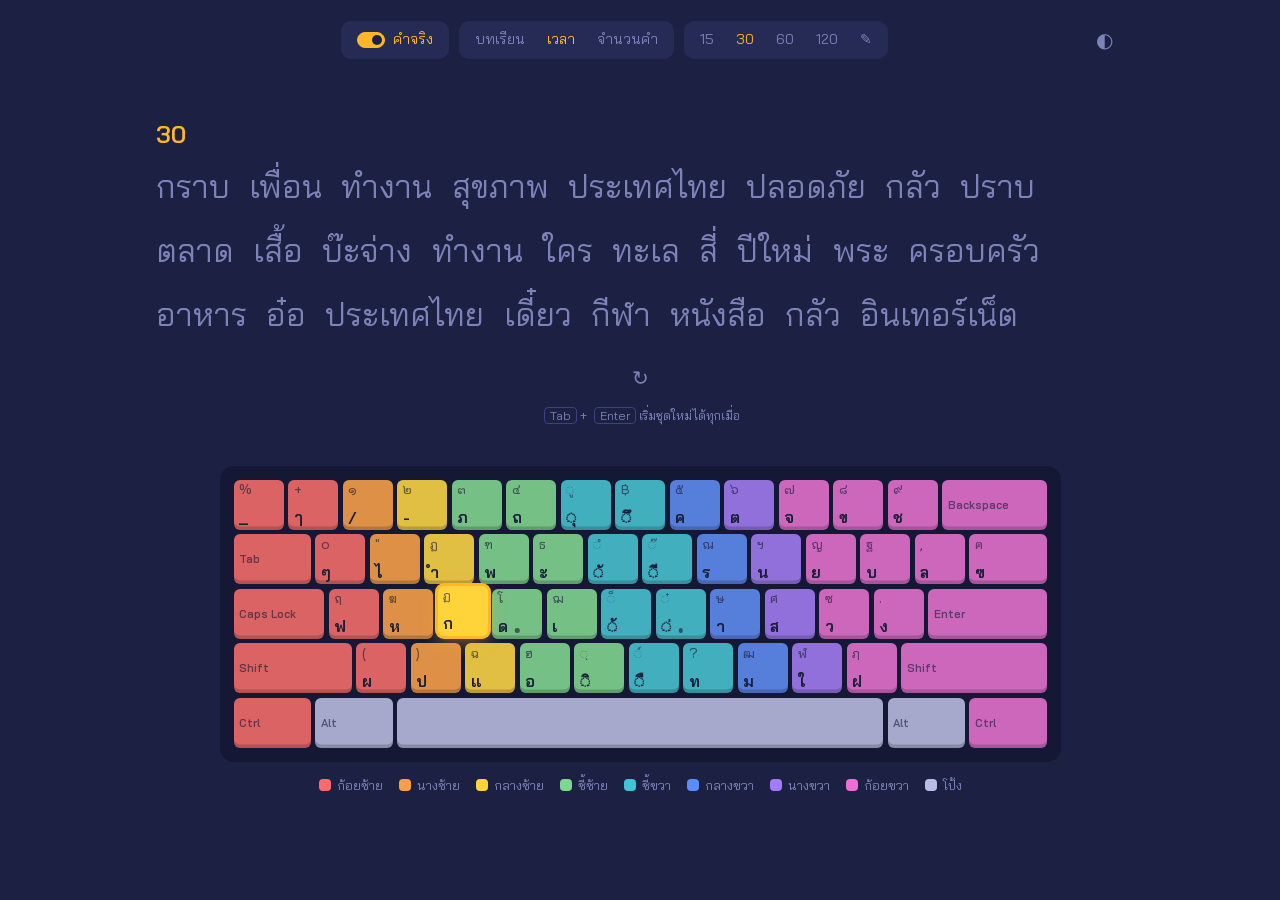
==== web/index.html @ 7f4af2f0 "Initial commit: Thai typing trainer (web + desktop) Snapshot before removing the desktop version, so" ====
<!doctype html>
<html lang="th" data-theme="dark">
<head>
<meta charset="utf-8">
<meta name="viewport" content="width=device-width, initial-scale=1">
<title>ฝึกพิมพ์ไทย</title>
<link rel="preconnect" href="https://fonts.googleapis.com">
<link rel="preconnect" href="https://fonts.gstatic.com" crossorigin>
<link rel="stylesheet" href="https://fonts.googleapis.com/css2?family=Bai+Jamjuree:wght@400;500;600&display=swap">
<link rel="stylesheet" href="style.css">
</head>
<body>
<main>
  <header class="topbar">
    <div class="config">
      <div class="group">
        <button type="button" id="realWords" class="switch" role="switch" aria-checked="true"
                title="เปิด: ใช้คำจริง · ปิด: ตัวอักษรสุ่มปนคำจริง"><span class="knob" aria-hidden="true"></span>คำจริง</button>
      </div>
      <div class="group" id="modes" aria-label="โหมด">
        <button type="button" data-mode="lesson">บทเรียน</button>
        <button type="button" data-mode="time">เวลา</button>
        <button type="button" data-mode="words">จำนวนคำ</button>
      </div>
      <div class="group" id="amounts" aria-label="ตัวเลือก"></div>
    </div>
    <button id="theme" class="icon" type="button" title="สลับธีมสว่าง/มืด" aria-label="สลับธีม">◐</button>
  </header>

  <section class="stage">
    <div id="counter" class="counter" aria-live="polite"></div>
    <div id="text" class="text"></div>
    <textarea id="input" class="hidden-input" autocomplete="off" autocapitalize="off"
              spellcheck="false" aria-label="พิมพ์ที่นี่"></textarea>
    <div id="after" class="after" hidden>
      <button type="button" id="afterRepeat">↺ พิมพ์ชุดเดิมอีกครั้ง</button>
      <button type="button" id="afterNew">↻ ชุดใหม่</button>
      <button type="button" id="afterNext" class="primary">บทถัดไป: <span></span> ›</button>
    </div>
    <button id="restart" class="icon restart" type="button" title="เริ่มใหม่ (Tab + Enter)" aria-label="เริ่มใหม่">↻</button>
    <p class="keyhint"><kbd>Tab</kbd> + <kbd>Enter</kbd> เริ่มชุดใหม่ได้ทุกเมื่อ</p>
  </section>

  <section class="kbwrap">
    <div id="keyboard" class="keyboard" aria-hidden="true"></div>
    <div id="legend" class="legend"></div>
  </section>
</main>
<script src="data.js"></script>
<script src="app.js"></script>
</body>
</html>
---- web/style.css ----
/* Palette: indigo-dyed cloth (ผ้าย้อมคราม) as the ground, marigold (ดาวเรือง) as the accent,
   and the keyboard as the one loud thing — a rainbow running from left pinky to right pinky. */
:root {
  --bg: #1c2042; --surface: #262b55; --surface-2: #30366a; --line: #3b4280;
  --fg: #f6f1e7; --muted: #7d83b8; --accent: #ffb627; --bad: #ff5d73;
  --kb-bg: #151834; --keyfg: #1c2042; --keyfg-s: rgba(28, 32, 66, .62);
  /* fingers, left → right */
  --f-LP: #ff6b6b; --f-LR: #ff9f43; --f-LM: #ffd43b; --f-LI: #7bd88f;
  --f-RI: #3ec5d6; --f-RM: #5b8cff; --f-RR: #a37bff; --f-RP: #ec6fd8; --f-T: #b8bce6;
  --u: min(50px, calc((100vw - 56px) / 15.8));
  --gap: calc(var(--u) * .09);
}
:root[data-theme="light"] {
  --bg: #eef0fb; --surface: #dfe2f6; --surface-2: #d1d5f0; --line: #c3c8ea;
  --fg: #1c2042; --muted: #8a8fbf; --accent: #d98a00; --bad: #e0324c;
  --kb-bg: #262b55;
}
* { box-sizing: border-box; }
html, body { margin: 0; background: var(--bg); color: var(--fg); }
body { font-family: "Bai Jamjuree", "Leelawadee UI", "Tahoma", sans-serif; line-height: 1.5; }
main { max-width: 1000px; margin: 0 auto; padding: 20px 16px 48px; }
button, input, select { font: inherit; color: inherit; }
:focus-visible { outline: 2px solid var(--accent); outline-offset: 2px; }

/* top config bar */
.topbar { display: flex; align-items: center; gap: 12px; }
.config { flex: 1; display: flex; justify-content: center; gap: 10px; flex-wrap: wrap; }
.group { display: flex; align-items: center; gap: 2px; padding: 4px 6px; background: var(--surface);
  border-radius: 10px; font-size: .88rem; }
.group button { background: none; border: 0; padding: 4px 10px; color: var(--muted); cursor: pointer;
  border-radius: 6px; transition: color .15s, background .15s; }
.group button:hover { color: var(--fg); }
.group button.active { color: var(--accent); }
.group select { background: transparent; border: 0; color: var(--accent); padding: 4px 6px; cursor: pointer;
  max-width: 70vw; }
.group select option { background: var(--surface); color: var(--fg); }
.group input { width: 4.5em; background: var(--bg); border: 1px solid var(--line); border-radius: 6px;
  padding: 2px 6px; color: var(--fg); }
.group input:focus { outline: none; border-color: var(--accent); }

/* real-words switch */
.switch { display: inline-flex; align-items: center; gap: 8px; }
.switch[hidden] { display: none; }
.switch .knob { position: relative; width: 28px; height: 16px; border-radius: 8px; background: var(--surface-2);
  border: 1px solid var(--line); transition: background .15s; }
.switch .knob::after { content: ""; position: absolute; top: 2px; left: 2px; width: 10px; height: 10px;
  border-radius: 50%; background: var(--muted); transition: transform .15s, background .15s; }
.switch[aria-checked="true"] .knob { background: var(--accent); border-color: var(--accent); }
.switch[aria-checked="true"] .knob::after { transform: translateX(12px); background: var(--bg); }
.group:has(.switch[hidden]) { display: none; }

.icon { background: none; border: 0; color: var(--muted); font-size: 1.25rem; width: 40px; height: 40px;
  cursor: pointer; border-radius: 8px; }
.icon:hover { color: var(--accent); }

/* typing area */
.stage { margin-top: 56px; display: flex; flex-direction: column; align-items: center; }
.counter { align-self: flex-start; min-height: 1.6em; color: var(--accent); font-size: 1.5rem;
  font-weight: 600; font-variant-numeric: tabular-nums; }
.text { width: 100%; font-size: clamp(1.4rem, 3.2vw, 2rem); line-height: 2; height: 6em;
  overflow: hidden; position: relative; cursor: text; word-break: break-word; color: var(--muted);
  transition: opacity .15s; }
.text.blur { opacity: .4; }
/* word gap: a real blank space, wide enough to separate Thai words clearly */
.text .sp { display: inline-block; width: .6em; height: 1.2em; vertical-align: middle; border-radius: 3px; }
.text .ok { color: var(--fg); }
/* half-typed cluster (ว typed, ่ not yet): muted cluster underneath, typed part drawn on top */
.text .part { position: relative; }
.text .part .ov { position: absolute; left: 0; top: 0; line-height: normal; color: var(--fg); white-space: nowrap;
  box-shadow: 2px 0 0 var(--accent); }
.text .bad { color: var(--bad); }
.text .sp.bad { background: var(--bad); opacity: .5; }
.text .cur { box-shadow: -2px 0 0 var(--accent); animation: blink 1s step-end infinite; }
.text.typing .cur { animation: none; }
@keyframes blink { 50% { box-shadow: -2px 0 0 transparent; } }
.hidden-input { position: absolute; opacity: 0; width: 1px; height: 1px; left: -9999px; }
.restart { margin-top: 12px; }
.restart[hidden] { display: none; }

/* after a round: same set / new set / next lesson */
.after { display: flex; flex-wrap: wrap; justify-content: center; gap: 10px; margin-top: 14px; }
.after[hidden], .after button[hidden] { display: none; }
.after button { background: var(--surface); border: 1px solid var(--line); border-radius: 10px;
  padding: 8px 16px; color: var(--fg); cursor: pointer; font-size: .95rem; transition: border-color .15s, background .15s; }
.after button:hover { border-color: var(--accent); }
.after button.primary { background: var(--accent); border-color: var(--accent); color: var(--bg); font-weight: 600; }
.after button.primary:hover { filter: brightness(1.08); }
.keyhint { margin: 8px 0 0; font-size: .8rem; color: var(--muted); }
.keyhint kbd, .after kbd { font: inherit; font-size: .75rem; color: var(--muted); border: 1px solid var(--line);
  border-radius: 4px; padding: 0 5px; margin-left: 4px; }

/* keyboard */
.kbwrap { display: flex; flex-direction: column; align-items: center; margin-top: 40px; gap: 14px; }
.keyboard { display: inline-flex; flex-direction: column; gap: var(--gap); padding: calc(var(--u) * .28);
  background: var(--kb-bg); border-radius: 14px; }
.krow { display: flex; gap: var(--gap); }
.key { --w: 1; position: relative; width: calc(var(--w) * var(--u) + (var(--w) - 1) * var(--gap));
  height: var(--u); border-radius: 6px; background: var(--f-T); color: var(--keyfg);
  padding: calc(var(--u) * .05) calc(var(--u) * .11); display: flex; flex-direction: column;
  justify-content: space-between; font-size: calc(var(--u) * .3); line-height: 1.1; font-weight: 500;
  box-shadow: inset 0 calc(var(--u) * -.07) 0 rgba(0, 0, 0, .18);
  transition: transform .08s, filter .08s; }
.key .s { color: var(--keyfg-s); font-size: .85em; }
.key .b { font-size: 1.08em; font-weight: 600; }
.key.mod { justify-content: center; font-size: calc(var(--u) * .22); color: var(--keyfg-s); font-weight: 600; }
.key.bump::after { content: ""; position: absolute; bottom: calc(var(--u) * .12); left: 50%;
  width: calc(var(--u) * .09); height: calc(var(--u) * .09); border-radius: 50%;
  background: var(--keyfg-s); transform: translateX(-50%); }
/* next key: lifted, ringed in marigold; the rest of the board dims a touch so it stands out */
.keyboard.live .key { filter: saturate(.9) brightness(.9); }
.keyboard.live .key.next { filter: none; transform: translateY(-3px);
  box-shadow: 0 0 0 3px var(--accent), 0 6px 18px rgba(255, 182, 39, .45); z-index: 1; }
@media (prefers-reduced-motion: reduce) { .text .cur { animation: none; } .key { transition: none; } }
.f-LP { background: var(--f-LP); } .f-LR { background: var(--f-LR); } .f-LM { background: var(--f-LM); }
.f-LI { background: var(--f-LI); } .f-RI { background: var(--f-RI); } .f-RM { background: var(--f-RM); }
.f-RR { background: var(--f-RR); } .f-RP { background: var(--f-RP); } .f-T { background: var(--f-T); }

.legend { display: flex; flex-wrap: wrap; justify-content: center; gap: 6px 16px; font-size: .82rem; color: var(--muted); }
.legend span { display: inline-flex; align-items: center; gap: 6px; }
.legend i { width: 12px; height: 12px; border-radius: 4px; display: inline-block; }

@media (max-width: 640px) {
  .stage { margin-top: 28px; }
}
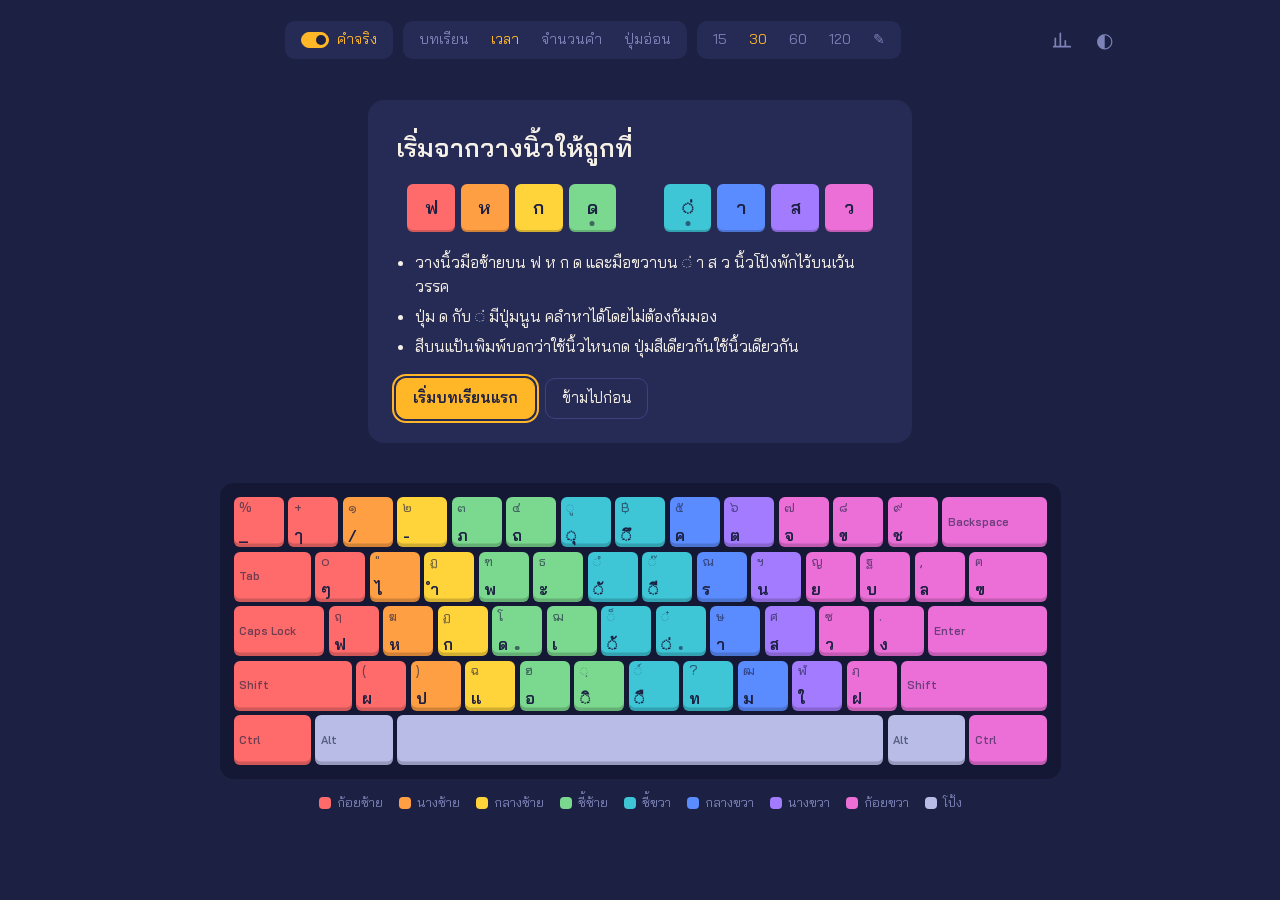
==== commit 100c8933: "Web: round stats, heat maps, stats page, lesson passes, weak-keys mode, accounts - record finished r" ====
--- a/web/index.html
+++ b/web/index.html
@@ -21,32 +21,140 @@
         <button type="button" data-mode="lesson">บทเรียน</button>
         <button type="button" data-mode="time">เวลา</button>
         <button type="button" data-mode="words">จำนวนคำ</button>
+        <button type="button" data-mode="weak">ปุ่มอ่อน</button>
       </div>
       <div class="group" id="amounts" aria-label="ตัวเลือก"></div>
     </div>
-    <button id="theme" class="icon" type="button" title="สลับธีมสว่าง/มืด" aria-label="สลับธีม">◐</button>
+    <nav class="tools">
+      <button id="statsBtn" class="icon" type="button" title="สถิติ" aria-label="สถิติ" aria-pressed="false">
+        <svg viewBox="0 0 24 24" aria-hidden="true"><path d="M4 20V10M10 20V4M16 20v-7M22 20H2"/></svg>
+      </button>
+      <button id="accountBtn" class="icon" type="button" title="บัญชี" aria-label="บัญชี" hidden>
+        <svg viewBox="0 0 24 24" aria-hidden="true"><circle cx="12" cy="8" r="4"/><path d="M4 21c1.5-4 4.5-6 8-6s6.5 2 8 6"/></svg>
+      </button>
+      <button id="theme" class="icon" type="button" title="สลับธีมสว่าง/มืด" aria-label="สลับธีม">◐</button>
+    </nav>
   </header>
 
-  <section class="stage">
-    <div id="counter" class="counter" aria-live="polite"></div>
-    <div id="text" class="text"></div>
-    <textarea id="input" class="hidden-input" autocomplete="off" autocapitalize="off"
-              spellcheck="false" aria-label="พิมพ์ที่นี่"></textarea>
-    <div id="after" class="after" hidden>
-      <button type="button" id="afterRepeat">↺ พิมพ์ชุดเดิมอีกครั้ง</button>
-      <button type="button" id="afterNew">↻ ชุดใหม่</button>
-      <button type="button" id="afterNext" class="primary">บทถัดไป: <span></span> ›</button>
+  <div id="notice" class="notice" role="status" hidden>
+    <span>ต้องใช้คีย์บอร์ดจริงในการฝึกพิมพ์ ถ้าต่อคีย์บอร์ดไว้แล้ว เริ่มพิมพ์ได้เลย</span>
+    <button type="button" id="noticeClose" class="icon" aria-label="ปิดข้อความ">×</button>
+  </div>
+
+  <div id="practice">
+    <section id="intro" class="intro" hidden aria-labelledby="introTitle">
+      <h1 id="introTitle">เริ่มจากวางนิ้วให้ถูกที่</h1>
+      <div id="introKeys" class="introKeys" aria-hidden="true"></div>
+      <ul>
+        <li>วางนิ้วมือซ้ายบน ฟ ห ก ด และมือขวาบน ◌่ า ส ว นิ้วโป้งพักไว้บนเว้นวรรค</li>
+        <li>ปุ่ม ด กับ ◌่ มีปุ่มนูน คลำหาได้โดยไม่ต้องก้มมอง</li>
+        <li>สีบนแป้นพิมพ์บอกว่าใช้นิ้วไหนกด ปุ่มสีเดียวกันใช้นิ้วเดียวกัน</li>
+      </ul>
+      <div class="introActions">
+        <button type="button" id="introStart" class="primary">เริ่มบทเรียนแรก</button>
+        <button type="button" id="introSkip">ข้ามไปก่อน</button>
+      </div>
+    </section>
+
+    <section id="stage" class="stage">
+      <div class="stagehead">
+        <div id="counter" class="counter" aria-live="polite"></div>
+        <div id="newKeys" class="newKeys" hidden></div>
+      </div>
+      <div id="text" class="text"></div>
+      <p id="weakEmpty" class="weakEmpty" hidden></p>
+      <textarea id="input" class="hidden-input" autocomplete="off" autocapitalize="off"
+                spellcheck="false" aria-label="พิมพ์ที่นี่"></textarea>
+      <div id="result" class="result" hidden aria-live="polite">
+        <div class="hero"><span id="rWpm"></span><small>WPM</small></div>
+        <dl>
+          <div><dt>ความแม่นยำ</dt><dd id="rAcc"></dd></div>
+          <div><dt>เวลา</dt><dd id="rTime"></dd></div>
+          <div><dt>ผิดบ่อย</dt><dd id="rMissed" class="chips"></dd></div>
+        </dl>
+        <p id="rPass" class="pass" hidden></p>
+      </div>
+      <div id="after" class="after" hidden>
+        <button type="button" id="afterRepeat">↺ พิมพ์ชุดคำเดิมอีกครั้ง</button>
+        <button type="button" id="afterNew">↻ ชุดคำใหม่</button>
+        <button type="button" id="afterNext" class="primary">บทถัดไป: <span></span> ›</button>
+      </div>
+      <button id="restart" class="icon restart" type="button" title="เริ่มใหม่ (Tab + Enter)" aria-label="เริ่มใหม่">↻</button>
+      <p class="keyhint"><kbd>Tab</kbd> + <kbd>Enter</kbd> เริ่มชุดคำใหม่ได้ทุกเมื่อ</p>
+    </section>
+
+    <section class="kbwrap">
+      <div id="keyboard" class="keyboard" aria-hidden="true"></div>
+      <div id="legend" class="legend"></div>
+      <div id="heatLegend" class="heatLegend" hidden>
+        <span>ผิดน้อย</span><i class="ramp"></i><span>ผิดมาก</span>
+        <span class="coldKey">ปุ่มจาง = ไม่ได้พิมพ์ในรอบนี้</span>
+      </div>
+    </section>
+  </div>
+
+  <section id="statsView" class="statsView" hidden aria-labelledby="statsTitle">
+    <div class="statsHead">
+      <h1 id="statsTitle">สถิติ</h1>
+      <button type="button" id="statsBack" class="ghost">กลับไปฝึก</button>
     </div>
-    <button id="restart" class="icon restart" type="button" title="เริ่มใหม่ (Tab + Enter)" aria-label="เริ่มใหม่">↻</button>
-    <p class="keyhint"><kbd>Tab</kbd> + <kbd>Enter</kbd> เริ่มชุดใหม่ได้ทุกเมื่อ</p>
-  </section>
-
-  <section class="kbwrap">
-    <div id="keyboard" class="keyboard" aria-hidden="true"></div>
-    <div id="legend" class="legend"></div>
+    <div class="filters">
+      <div class="group" id="sRange" aria-label="ช่วงเวลา"></div>
+      <div class="group" id="sMode" aria-label="โหมด"></div>
+    </div>
+    <p id="sEmpty" class="empty" hidden>ยังไม่มีรอบที่พิมพ์จบในช่วงนี้ พิมพ์ให้จบสักรอบแล้วสถิติจะขึ้นที่นี่</p>
+    <div id="sBody">
+      <div class="figures">
+        <div class="hero"><span id="sWpm"></span><small>WPM เฉลี่ย</small></div>
+        <dl>
+          <div><dt>สูงสุด</dt><dd id="sBest"></dd></div>
+          <div><dt>ความแม่นยำเฉลี่ย</dt><dd id="sAcc"></dd></div>
+          <div><dt>จำนวนรอบ</dt><dd id="sRounds"></dd></div>
+          <div><dt>เวลาฝึกรวม</dt><dd id="sTime"></dd></div>
+        </dl>
+      </div>
+      <h2>ความเร็วแต่ละรอบ</h2>
+      <div class="chartKey"><span><i class="dotKey"></i>WPM ของรอบ</span><span><i class="lineKey"></i>ค่าเฉลี่ย 10 รอบล่าสุด</span></div>
+      <div class="chartBox"><svg id="sChart" class="chart" role="img" aria-label="กราฟ WPM แต่ละรอบ"></svg></div>
+      <details>
+        <summary>ดูเป็นตาราง</summary>
+        <table id="sRoundsTable" class="table"></table>
+      </details>
+      <h2>ปุ่มที่พิมพ์ผิด</h2>
+      <div class="kbwrap stats">
+        <div id="sKeyboard" class="keyboard" aria-hidden="true"></div>
+        <div class="heatLegend"><span>ผิดน้อย</span><i class="ramp"></i><span>ผิดมาก</span>
+          <span class="coldKey">ปุ่มจาง = ไม่ได้พิมพ์ในช่วงนี้</span></div>
+      </div>
+      <table id="sMiss" class="table"></table>
+    </div>
   </section>
 </main>
+
+<dialog id="critDlg" class="dlg" aria-labelledby="critTitle">
+  <h2 id="critTitle">เกณฑ์ผ่านบท</h2>
+  <p class="hint">ถ้าเปลี่ยนเกณฑ์ของบทไหน ✓ ของบทนั้นจะหายไปจนกว่าจะพิมพ์ผ่านเกณฑ์ใหม่</p>
+  <div id="critBody"></div>
+  <div class="dlgActions">
+    <button type="button" id="critCancel">ยกเลิก</button>
+    <button type="button" id="critSave" class="primary">บันทึก</button>
+  </div>
+</dialog>
+
+<dialog id="accountDlg" class="dlg" aria-labelledby="accountTitle">
+  <h2 id="accountTitle">บัญชี</h2>
+  <div id="accountBody"></div>
+  <div class="dlgActions">
+    <button type="button" id="accountClose">ปิด</button>
+  </div>
+</dialog>
+
+<div id="tip" class="tip" role="tooltip" hidden></div>
+
 <script src="data.js"></script>
+<script src="config.js"></script>
+<script src="store.js"></script>
 <script src="app.js"></script>
+<script src="account.js"></script>
 </body>
 </html>
--- a/web/style.css
+++ b/web/style.css
@@ -7,10 +7,12 @@
   /* fingers, left → right */
   --f-LP: #ff6b6b; --f-LR: #ff9f43; --f-LM: #ffd43b; --f-LI: #7bd88f;
   --f-RI: #3ec5d6; --f-RM: #5b8cff; --f-RR: #a37bff; --f-RP: #ec6fd8; --f-T: #b8bce6;
+  color-scheme: dark;
   --u: min(50px, calc((100vw - 56px) / 15.8));
   --gap: calc(var(--u) * .09);
 }
 :root[data-theme="light"] {
+  color-scheme: light;
   --bg: #eef0fb; --surface: #dfe2f6; --surface-2: #d1d5f0; --line: #c3c8ea;
   --fg: #1c2042; --muted: #8a8fbf; --accent: #d98a00; --bad: #e0324c;
   --kb-bg: #262b55;
@@ -24,8 +26,9 @@
 
 /* top config bar */
 .topbar { display: flex; align-items: center; gap: 12px; }
+.topbar > * { min-width: 0; }
 .config { flex: 1; display: flex; justify-content: center; gap: 10px; flex-wrap: wrap; }
-.group { display: flex; align-items: center; gap: 2px; padding: 4px 6px; background: var(--surface);
+.group { display: flex; flex-wrap: wrap; justify-content: center; max-width: 100%; align-items: center; gap: 2px; padding: 4px 6px; background: var(--surface);
   border-radius: 10px; font-size: .88rem; }
 .group button { background: none; border: 0; padding: 4px 10px; color: var(--muted); cursor: pointer;
   border-radius: 6px; transition: color .15s, background .15s; }
@@ -50,13 +53,33 @@
 .group:has(.switch[hidden]) { display: none; }
 
 .icon { background: none; border: 0; color: var(--muted); font-size: 1.25rem; width: 40px; height: 40px;
-  cursor: pointer; border-radius: 8px; }
-.icon:hover { color: var(--accent); }
+  cursor: pointer; border-radius: 8px; display: inline-grid; place-items: center; }
+.icon:hover, .icon[aria-pressed="true"] { color: var(--accent); }
+.icon[hidden] { display: none; }
+.icon svg { width: 20px; height: 20px; fill: none; stroke: currentColor; stroke-width: 2; stroke-linecap: round;
+  stroke-linejoin: round; }
+.tools { display: flex; gap: 2px; }
+.group button.crit { white-space: nowrap; color: var(--muted); border-left: 1px solid var(--line); border-radius: 0 6px 6px 0; }
+.group button.crit:hover { color: var(--fg); }
+.group .focus { display: inline-flex; align-items: center; gap: 4px; padding: 0 8px 0 4px; color: var(--muted); }
 
 /* typing area */
 .stage { margin-top: 56px; display: flex; flex-direction: column; align-items: center; }
-.counter { align-self: flex-start; min-height: 1.6em; color: var(--accent); font-size: 1.5rem;
+.stagehead { align-self: stretch; display: flex; align-items: center; gap: 16px; min-height: 2.4em; }
+.counter { min-height: 1.6em; color: var(--accent); font-size: 1.5rem;
   font-weight: 600; font-variant-numeric: tabular-nums; }
+/* new keys of the lesson: shown until the first key is typed */
+.newKeys { display: flex; flex-wrap: wrap; align-items: center; gap: 6px; font-size: .85rem; color: var(--muted);
+  transition: opacity .2s; }
+.newKeys[hidden] { display: none; }
+.newKeys .label { margin-right: 4px; }
+.stage.typing .newKeys { opacity: 0; }
+/* a key cap in its finger color */
+.chip { display: inline-grid; place-items: center; min-width: 1.9em; height: 1.9em; padding: 0 .35em;
+  border-radius: 6px; color: var(--keyfg); font-weight: 600; line-height: 1;
+  box-shadow: inset 0 -2px 0 rgba(0, 0, 0, .18); }
+.weakEmpty { width: 100%; max-width: 40em; min-height: 6em; margin: 0; color: var(--muted); font-size: 1.1rem; }
+.weakEmpty[hidden] { display: none; }
 .text { width: 100%; font-size: clamp(1.4rem, 3.2vw, 2rem); line-height: 2; height: 6em;
   overflow: hidden; position: relative; cursor: text; word-break: break-word; color: var(--muted);
   transition: opacity .15s; }
@@ -64,10 +87,11 @@
 /* word gap: a real blank space, wide enough to separate Thai words clearly */
 .text .sp { display: inline-block; width: .6em; height: 1.2em; vertical-align: middle; border-radius: 3px; }
 .text .ok { color: var(--fg); }
-/* half-typed cluster (ว typed, ่ not yet): muted cluster underneath, typed part drawn on top */
-.text .part { position: relative; }
-.text .part .ov { position: absolute; left: 0; top: 0; line-height: normal; color: var(--fg); white-space: nowrap;
-  box-shadow: 2px 0 0 var(--accent); }
+/* half-typed or mixed cluster (see render() in app.js): muted cluster underneath, one overlay per
+   typed prefix drawn on top, each colored by the code point it ends with */
+.text .part, .text .layered { position: relative; }
+.text .ov { position: absolute; left: 0; top: 0; line-height: normal; color: var(--fg); white-space: nowrap; }
+.text .ov.caret { box-shadow: 2px 0 0 var(--accent); }
 .text .bad { color: var(--bad); }
 .text .sp.bad { background: var(--bad); opacity: .5; }
 .text .cur { box-shadow: -2px 0 0 var(--accent); animation: blink 1s step-end infinite; }
@@ -77,14 +101,30 @@
 .restart { margin-top: 12px; }
 .restart[hidden] { display: none; }
 
+/* after a round: one hero number, then the rest quietly in a row */
+.result { display: flex; flex-wrap: wrap; align-items: flex-end; justify-content: center; gap: 12px 36px;
+  margin-top: 18px; }
+.result[hidden] { display: none; }
+.hero { display: flex; align-items: baseline; gap: 8px; }
+.hero span { font-size: 3.5rem; font-weight: 600; line-height: 1; color: var(--accent); }
+.hero small { font-size: 1rem; color: var(--muted); }
+.result dl, .figures dl { display: flex; flex-wrap: wrap; gap: 10px 28px; margin: 0; }
+.result dt, .figures dt { font-size: .8rem; color: var(--muted); }
+.result dd, .figures dd { margin: 0; font-size: 1.25rem; font-weight: 500; }
+.chips { display: flex; gap: 6px; }
+.result .chips .chip { font-size: 1rem; }
+.pass { flex-basis: 100%; text-align: center; margin: 0; color: var(--muted); }
+.pass.ok { color: var(--accent); font-weight: 600; }
+.pass[hidden] { display: none; }
+
 /* after a round: same set / new set / next lesson */
 .after { display: flex; flex-wrap: wrap; justify-content: center; gap: 10px; margin-top: 14px; }
 .after[hidden], .after button[hidden] { display: none; }
-.after button { background: var(--surface); border: 1px solid var(--line); border-radius: 10px;
+.after button, .introActions button, .dlgActions button, .ghost { background: var(--surface); border: 1px solid var(--line); border-radius: 10px;
   padding: 8px 16px; color: var(--fg); cursor: pointer; font-size: .95rem; transition: border-color .15s, background .15s; }
-.after button:hover { border-color: var(--accent); }
-.after button.primary { background: var(--accent); border-color: var(--accent); color: var(--bg); font-weight: 600; }
-.after button.primary:hover { filter: brightness(1.08); }
+.after button:hover, .introActions button:hover, .dlgActions button:hover, .ghost:hover { border-color: var(--accent); }
+button.primary { background: var(--accent); border-color: var(--accent); color: var(--bg); font-weight: 600; }
+button.primary:hover { filter: brightness(1.08); }
 .keyhint { margin: 8px 0 0; font-size: .8rem; color: var(--muted); }
 .keyhint kbd, .after kbd { font: inherit; font-size: .75rem; color: var(--muted); border: 1px solid var(--line);
   border-radius: 4px; padding: 0 5px; margin-left: 4px; }
@@ -115,10 +155,125 @@
 .f-LI { background: var(--f-LI); } .f-RI { background: var(--f-RI); } .f-RM { background: var(--f-RM); }
 .f-RR { background: var(--f-RR); } .f-RP { background: var(--f-RP); } .f-T { background: var(--f-T); }
 
+/* heat map: one hue, from the neutral key color to the error color; keys not typed fade out */
+.keyboard.heat .key { --heat-0: var(--f-T);
+  background: color-mix(in oklab, var(--heat-0), var(--bad) calc(var(--t, 0) * 100%)); }
+.keyboard.heat .key.cold { opacity: .28; }
+.heatLegend { display: flex; flex-wrap: wrap; justify-content: center; align-items: center; gap: 6px 10px;
+  font-size: .82rem; color: var(--muted); }
+.heatLegend[hidden], .legend[hidden] { display: none; }
+.heatLegend .ramp { width: 96px; height: 10px; border-radius: 5px; background: linear-gradient(90deg, var(--f-T), var(--bad)); }
+.heatLegend .coldKey { margin-left: 12px; }
+
 .legend { display: flex; flex-wrap: wrap; justify-content: center; gap: 6px 16px; font-size: .82rem; color: var(--muted); }
 .legend span { display: inline-flex; align-items: center; gap: 6px; }
 .legend i { width: 12px; height: 12px; border-radius: 4px; display: inline-block; }
 
+/* phones and tablets without a keyboard */
+.notice { display: flex; align-items: center; gap: 8px; margin: 16px auto 0; max-width: 40em; padding: 8px 8px 8px 16px;
+  border: 1px solid var(--accent); border-radius: 10px; font-size: .9rem; }
+.notice[hidden] { display: none; }
+.notice span { flex: 1; }
+
+/* first visit: where the hands rest */
+.intro { margin: 40px auto 0; max-width: 34em; padding: 28px 28px 24px; background: var(--surface);
+  border-radius: 16px; }
+.intro[hidden] { display: none; }
+.intro h1 { margin: 0 0 18px; font-size: 1.6rem; font-weight: 600; }
+.introKeys { display: flex; justify-content: center; gap: 6px; margin-bottom: 18px; }
+.introKeys .chip.big { position: relative; width: 2.6em; height: 2.6em; font-size: 1.15rem; }
+.introKeys .chip.bump::after { content: ""; position: absolute; bottom: 6px; left: 50%; width: 5px; height: 5px;
+  border-radius: 50%; background: var(--keyfg-s); transform: translateX(-50%); }
+.introKeys .gap { width: 2.2em; }
+.intro ul { margin: 0 0 20px; padding-left: 1.2em; }
+.intro li + li { margin-top: 6px; }
+.introActions { display: flex; gap: 10px; flex-wrap: wrap; }
+#intro:not([hidden]) ~ .stage { display: none; }
+
+/* stats page */
+body[data-view="stats"] .config { visibility: hidden; }
+.statsView { margin-top: 36px; }
+.statsView[hidden] { display: none; }
+.statsHead { display: flex; align-items: center; justify-content: space-between; gap: 12px; }
+.statsView h1 { margin: 0; font-size: 1.6rem; font-weight: 600; }
+.statsView h2 { margin: 36px 0 10px; font-size: 1.05rem; font-weight: 600; }
+.filters { display: flex; flex-wrap: wrap; gap: 10px; margin-top: 18px; }
+.figures { display: flex; flex-wrap: wrap; align-items: flex-end; gap: 16px 40px; margin-top: 28px; }
+.empty { margin-top: 28px; color: var(--muted); }
+.empty[hidden], #sBody[hidden] { display: none; }
+.chartKey { display: flex; gap: 18px; font-size: .82rem; color: var(--muted); margin-bottom: 6px; }
+.chartKey span { display: inline-flex; align-items: center; gap: 6px; }
+.dotKey { width: 8px; height: 8px; border-radius: 50%; background: var(--muted); }
+.lineKey { width: 16px; height: 2px; border-radius: 1px; background: var(--accent); }
+.chart { display: block; }
+.chart .grid { stroke: var(--surface-2); stroke-width: 1; }
+.chart .tick { fill: var(--muted); font-size: 11px; font-variant-numeric: tabular-nums; }
+.chart .dot { fill: var(--muted); stroke: var(--bg); stroke-width: 2; }
+.chart .avg { fill: none; stroke: var(--accent); stroke-width: 2; stroke-linejoin: round; stroke-linecap: round; }
+.chart .cross { stroke: var(--line); stroke-width: 1; }
+.chart .hit { fill: transparent; }
+details { margin-top: 10px; color: var(--muted); font-size: .9rem; }
+summary { cursor: pointer; }
+.table { width: 100%; max-width: 40em; border-collapse: collapse; margin-top: 12px; font-size: .9rem;
+  font-variant-numeric: tabular-nums; color: var(--fg); }
+.table th { text-align: left; font-weight: 500; color: var(--muted); border-bottom: 1px solid var(--line); padding: 6px 8px; }
+.table td { padding: 6px 8px; border-bottom: 1px solid var(--surface-2); }
+.kbwrap.stats { margin-top: 8px; }
+
+/* dialogs */
+.dlg { width: min(36em, calc(100vw - 32px)); max-height: calc(100vh - 48px); border: 1px solid var(--line);
+  border-radius: 16px; background: var(--surface); color: var(--fg); padding: 24px; }
+.dlg::backdrop { background: rgba(10, 12, 30, .6); }
+.dlg h2 { margin: 0 0 6px; font-size: 1.25rem; font-weight: 600; }
+.dlg .hint { margin: 0 0 16px; font-size: .85rem; color: var(--muted); }
+.dlgActions { display: flex; justify-content: flex-end; gap: 10px; margin-top: 20px; }
+.check { display: flex; align-items: center; gap: 6px; flex-wrap: wrap; }
+.check input[type="checkbox"] { accent-color: var(--accent); width: 16px; height: 16px; }
+.check input[type="number"], .dlg input[type="email"], .dlg input[type="password"] { background: var(--bg);
+  border: 1px solid var(--line); border-radius: 6px; padding: 4px 8px; color: var(--fg); }
+.check input[type="number"] { width: 4.5em; }
+.check input:disabled { opacity: .4; }
+.rule { display: flex; flex-direction: column; gap: 8px; margin-top: 8px; }
+.check.all { padding-bottom: 12px; border-bottom: 1px solid var(--line); }
+.perLesson { max-height: 50vh; overflow: auto; margin-top: 8px; }
+.lessonRule { padding: 10px 0; border-bottom: 1px solid var(--surface-2); }
+.lessonRule .title { font-size: .9rem; color: var(--muted); }
+.lessonRule .rule { flex-direction: row; flex-wrap: wrap; gap: 6px 18px; margin-top: 4px; }
+
+/* tooltip for heat-map keys and the chart: value first, label after */
+.tip { position: fixed; z-index: 10; pointer-events: none; padding: 8px 10px; border-radius: 8px;
+  background: var(--surface-2); color: var(--muted); font-size: .82rem; line-height: 1.5;
+  box-shadow: 0 6px 20px rgba(0, 0, 0, .3); white-space: nowrap; }
+.tip[hidden] { display: none; }
+.tip b { color: var(--fg); font-weight: 600; }
+
 @media (max-width: 640px) {
+  .topbar { align-items: flex-start; }
+  .tools { flex-direction: column; }
   .stage { margin-top: 28px; }
+  .intro { padding: 20px 16px; }
+  .introKeys .chip.big { width: 2.1em; height: 2.1em; }
+  .introKeys .gap { width: 1em; }
 }
+
+/* account dialog */
+.icon.signed { color: var(--accent); }
+#accountBody { display: flex; flex-direction: column; gap: 12px; }
+#accountBody p { margin: 0; }
+.field { display: flex; flex-direction: column; gap: 4px; font-size: .85rem; color: var(--muted); }
+.field input { font-size: 1rem; }
+.emailForm { display: flex; flex-direction: column; gap: 10px; }
+.rowActions { display: flex; flex-wrap: wrap; gap: 10px; }
+#accountBody button:not(.link) { background: var(--bg); border: 1px solid var(--line); border-radius: 10px;
+  padding: 8px 16px; cursor: pointer; }
+#accountBody button:not(.link):hover { border-color: var(--accent); }
+#accountBody button.primary { background: var(--accent); border-color: var(--accent); color: var(--bg); }
+#accountBody button.danger { border-color: var(--bad); color: var(--bad); }
+#accountBody button.wide { width: 100%; }
+#accountBody button:disabled { opacity: .5; cursor: progress; }
+button.link { align-self: flex-start; background: none; border: 0; padding: 0; color: var(--muted);
+  text-decoration: underline; cursor: pointer; font-size: .85rem; }
+.or { text-align: center; font-size: .85rem; color: var(--muted); }
+.msg { padding: 8px 12px; border-radius: 8px; border: 1px solid var(--bad); font-size: .9rem; }
+.msg.ok { border-color: var(--accent); }
+.privacy { font-size: .85rem; color: var(--muted); }
